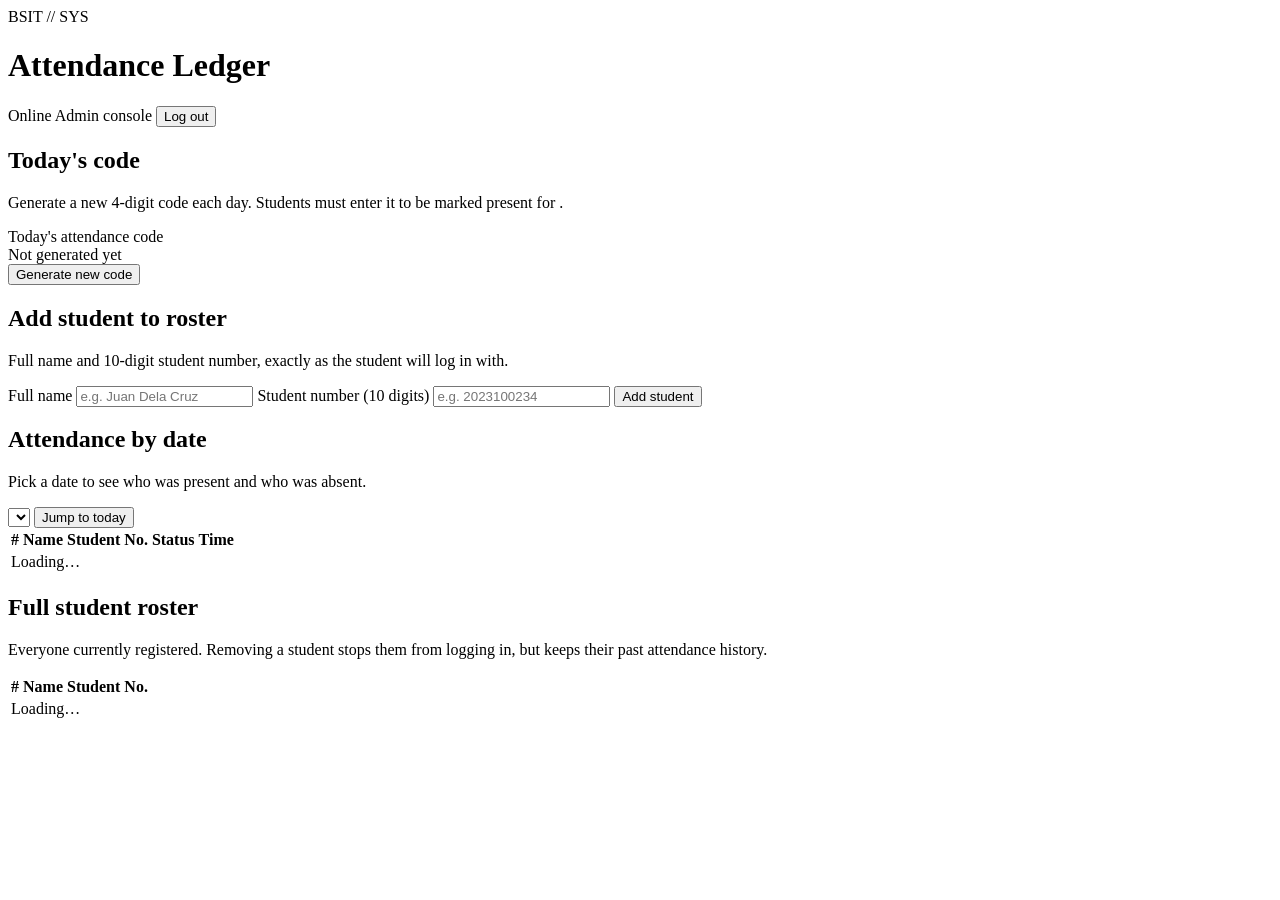
==== admin.html @ 07ac9eb4 "Add files via upload" ====
<!DOCTYPE html>
<html lang="en">
<head>
<meta charset="UTF-8" />
<meta name="viewport" content="width=device-width, initial-scale=1.0" />
<title>Admin — BSIT Attendance Ledger</title>
<link rel="stylesheet" href="css/style.css" />
</head>
<body>

<div class="topbar">
  <div class="brand">
    <span class="eyebrow">BSIT // SYS</span>
    <h1>Attendance Ledger</h1>
  </div>
  <div class="who">
    <span class="status-dot">Online</span>
    <span>Admin console</span>
    <button class="logout-btn" id="logoutBtn">Log out</button>
  </div>
</div>

<div class="shell">

  <div class="grid-2">
    <div class="card">
      <h2>Today's code</h2>
      <p class="hint">Generate a new 4-digit code each day. Students must enter it to be marked present for <span class="mono" id="todayLabel"></span>.</p>

      <div class="code-badge">
        <div>
          <div class="label">Today's attendance code</div>
          <div class="code-digits empty" id="codeDisplay">Not generated yet</div>
        </div>
        <button class="btn ghost" id="genCodeBtn">Generate new code</button>
      </div>
    </div>

    <div class="card">
      <h2>Add student to roster</h2>
      <p class="hint">Full name and 10-digit student number, exactly as the student will log in with.</p>
      <div class="error-msg" id="addError"></div>
      <div class="success-msg" id="addSuccess"></div>
      <form id="addForm">
        <label for="newName">Full name</label>
        <input type="text" id="newName" placeholder="e.g. Juan Dela Cruz" required />
        <label for="newNumber">Student number (10 digits)</label>
        <input type="tel" id="newNumber" class="mono-input" maxlength="10" inputmode="numeric" placeholder="e.g. 2023100234" required />
        <button type="submit" class="btn block">Add student</button>
      </form>
    </div>
  </div>

  <div class="card">
    <h2>Attendance by date</h2>
    <p class="hint">Pick a date to see who was present and who was absent.</p>

    <div class="date-row">
      <select id="dateSelect"></select>
      <button class="btn ghost" id="todayBtn">Jump to today</button>
    </div>

    <div class="summary-strip" id="summaryStrip"></div>

    <div class="table-wrap">
      <table>
        <thead>
          <tr>
            <th>#</th>
            <th>Name</th>
            <th>Student No.</th>
            <th>Status</th>
            <th>Time</th>
          </tr>
        </thead>
        <tbody id="attendanceBody">
          <tr class="empty-row"><td colspan="5">Loading…</td></tr>
        </tbody>
      </table>
    </div>
  </div>

  <div class="card">
    <h2>Full student roster</h2>
    <p class="hint">Everyone currently registered. Removing a student stops them from logging in, but keeps their past attendance history.</p>
    <div class="table-wrap">
      <table>
        <thead>
          <tr>
            <th>#</th>
            <th>Name</th>
            <th>Student No.</th>
            <th></th>
          </tr>
        </thead>
        <tbody id="rosterBody">
          <tr class="empty-row"><td colspan="4">Loading…</td></tr>
        </tbody>
      </table>
    </div>
  </div>

</div>

<script src="js/api.js"></script>
<script src="js/admin.js"></script>
</body>
</html>
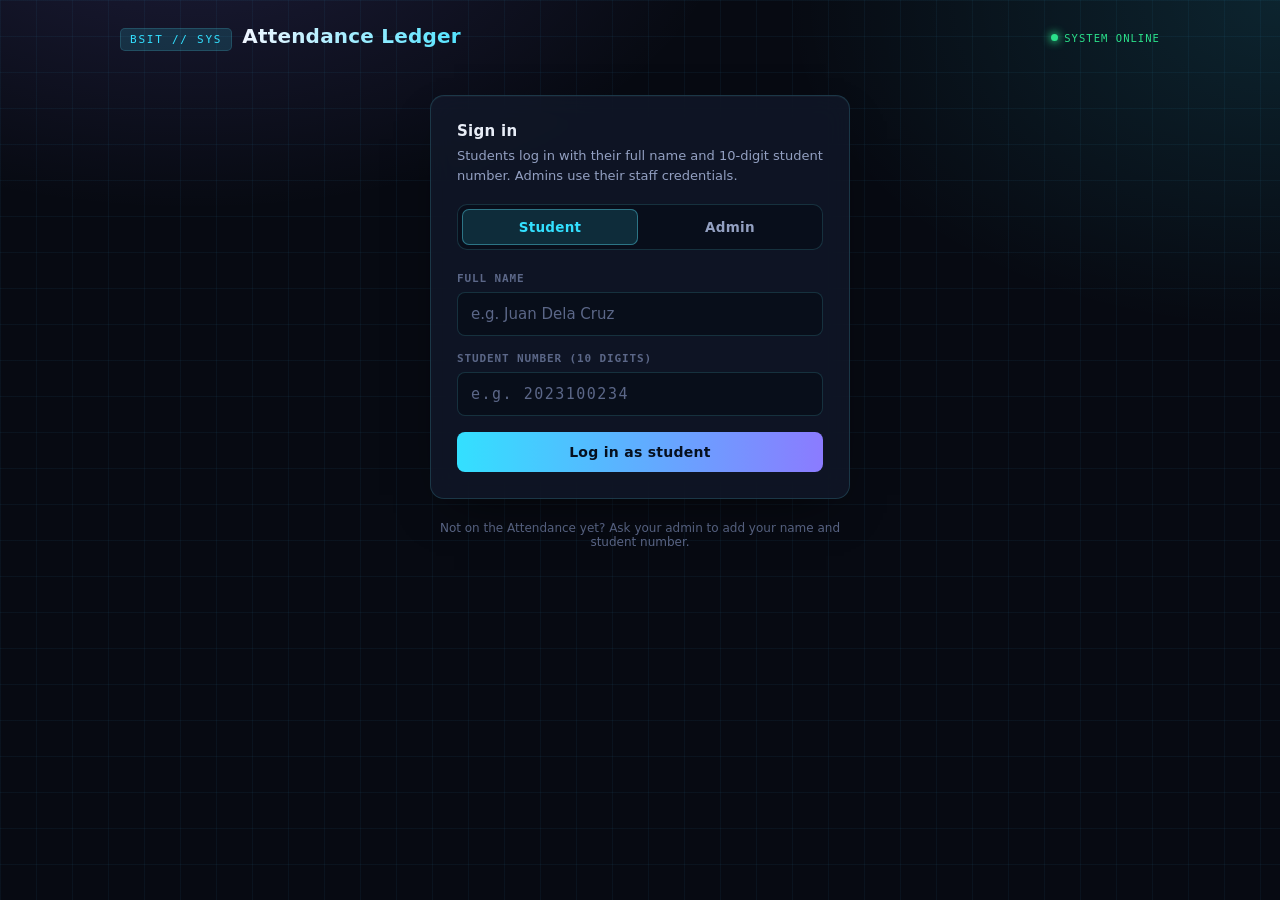
==== commit 686609aa: "Update stylesheet and script paths in admin.html" ====
--- a/admin.html
+++ b/admin.html
@@ -4,7 +4,7 @@
 <meta charset="UTF-8" />
 <meta name="viewport" content="width=device-width, initial-scale=1.0" />
 <title>Admin — BSIT Attendance Ledger</title>
-<link rel="stylesheet" href="css/style.css" />
+<link rel="stylesheet" href="style.css" />
 </head>
 <body>
 
@@ -102,7 +102,7 @@
 
 </div>
 
-<script src="js/api.js"></script>
-<script src="js/admin.js"></script>
+<script src="api.js"></script>
+<script src="admin.js"></script>
 </body>
 </html>
--- a/style.css
+++ b/style.css
@@ -0,0 +1,518 @@
+/* =========================================================
+   BSIT Attendance Ledger — "Modern Technology" theme
+   Concept: a HUD-style ops console for taking roll call.
+   Dark canvas with a faint circuit/grid backdrop, glassy
+   panels, glowing cyan/violet accents. Numbers (student IDs,
+   codes, timestamps) render in a mono face like a terminal
+   readout — the daily code is the centerpiece "live signal 
+   Codes are built by Noriel 
+   ========================================================= */
+
+@import url('https://fonts.googleapis.com/css2?family=Orbitron:wght@600;700;800&family=Inter:wght@400;500;600;700&family=JetBrains+Mono:wght@500;600;700&display=swap');
+
+:root {
+  --bg: #070a12;
+  --bg-grid: rgba(56, 189, 248, 0.055);
+  --panel: rgba(19, 26, 43, 0.72);
+  --panel-solid: #131a2b;
+  --panel-border: rgba(94, 234, 255, 0.16);
+  --panel-border-strong: rgba(94, 234, 255, 0.38);
+  --text: #e8edf7;
+  --text-soft: #93a0c2;
+  --text-dim: #5b6788;
+
+  --cyan: #33e0ff;
+  --cyan-soft: rgba(51, 224, 255, 0.14);
+  --violet: #8b7bff;
+  --violet-soft: rgba(139, 123, 255, 0.16);
+
+  --present: #2be08a;
+  --present-bg: rgba(43, 224, 138, 0.12);
+  --present-line: rgba(43, 224, 138, 0.4);
+
+  --absent: #ff4d6d;
+  --absent-bg: rgba(255, 77, 109, 0.12);
+  --absent-line: rgba(255, 77, 109, 0.4);
+
+  --nosession: #6b7594;
+  --nosession-bg: rgba(107, 117, 148, 0.14);
+
+  --amber: #ffb020;
+  --amber-bg: rgba(255, 176, 32, 0.12);
+
+  --radius: 14px;
+  --shadow: 0 1px 0 rgba(255,255,255,0.03) inset, 0 20px 50px -24px rgba(0,0,0,0.7);
+  --glow-cyan: 0 0 0 1px var(--panel-border-strong), 0 0 24px -4px rgba(51, 224, 255, 0.35);
+  font-size: 16px;
+}
+
+* { box-sizing: border-box; }
+
+html, body {
+  margin: 0;
+  padding: 0;
+  background: var(--bg);
+  color: var(--text);
+  font-family: 'Inter', system-ui, sans-serif;
+  -webkit-font-smoothing: antialiased;
+}
+
+body {
+  min-height: 100vh;
+  background-image:
+    linear-gradient(var(--bg-grid) 1px, transparent 1px),
+    linear-gradient(90deg, var(--bg-grid) 1px, transparent 1px),
+    radial-gradient(ellipse 900px 500px at 15% -10%, rgba(139, 123, 255, 0.16), transparent 60%),
+    radial-gradient(ellipse 900px 600px at 100% 0%, rgba(51, 224, 255, 0.12), transparent 55%);
+  background-size: 36px 36px, 36px 36px, auto, auto;
+  background-attachment: fixed;
+}
+
+h1, h2, h3 {
+  font-family: 'Orbitron', system-ui, sans-serif;
+  font-weight: 700;
+  letter-spacing: 0.01em;
+  margin: 0;
+  color: var(--text);
+}
+
+.mono, .student-number, .code-digits, .date-tag, td.num {
+  font-family: 'JetBrains Mono', ui-monospace, monospace;
+}
+
+a { color: var(--cyan); }
+
+button { font-family: inherit; cursor: pointer; }
+
+::selection { background: var(--cyan-soft); color: var(--text); }
+
+/* ---------- layout shell ---------- */
+
+.shell {
+  max-width: 1080px;
+  margin: 0 auto;
+  padding: 0 20px 64px;
+}
+
+.topbar {
+  display: flex;
+  align-items: center;
+  justify-content: space-between;
+  gap: 12px;
+  padding: 24px 20px;
+  max-width: 1080px;
+  margin: 0 auto;
+}
+
+.brand {
+  display: flex;
+  align-items: baseline;
+  gap: 10px;
+}
+
+.brand .eyebrow {
+  font-family: 'JetBrains Mono', monospace;
+  font-size: 11px;
+  letter-spacing: 0.16em;
+  text-transform: uppercase;
+  color: var(--cyan);
+  background: var(--cyan-soft);
+  border: 1px solid var(--panel-border);
+  padding: 4px 9px;
+  border-radius: 5px;
+}
+
+.brand h1 {
+  font-size: 20px;
+  background: linear-gradient(90deg, #f2f6ff 0%, var(--cyan) 120%);
+  -webkit-background-clip: text;
+  background-clip: text;
+  color: transparent;
+}
+
+.topbar .who {
+  font-size: 13px;
+  color: var(--text-soft);
+  display: flex;
+  align-items: center;
+  gap: 12px;
+}
+
+.status-dot {
+  display: inline-flex;
+  align-items: center;
+  gap: 6px;
+  font-family: 'JetBrains Mono', monospace;
+  font-size: 10.5px;
+  letter-spacing: 0.1em;
+  text-transform: uppercase;
+  color: var(--present);
+}
+.status-dot::before {
+  content: "";
+  width: 7px; height: 7px;
+  border-radius: 50%;
+  background: var(--present);
+  box-shadow: 0 0 8px 1px var(--present);
+  animation: pulse-dot 1.8s ease-in-out infinite;
+}
+@keyframes pulse-dot {
+  0%, 100% { opacity: 1; }
+  50% { opacity: 0.35; }
+}
+
+.logout-btn {
+  border: 1px solid var(--panel-border);
+  background: rgba(255,255,255,0.02);
+  color: var(--text-soft);
+  padding: 7px 12px;
+  border-radius: 7px;
+  font-size: 13px;
+  font-weight: 500;
+}
+.logout-btn:hover { border-color: var(--absent-line); color: var(--absent); }
+
+/* ---------- card (glass panel) ---------- */
+
+.card {
+  background: var(--panel);
+  backdrop-filter: blur(14px);
+  -webkit-backdrop-filter: blur(14px);
+  border: 1px solid var(--panel-border);
+  border-radius: var(--radius);
+  box-shadow: var(--shadow);
+  padding: 26px;
+  margin-bottom: 22px;
+  position: relative;
+}
+
+.card h2 {
+  font-size: 15px;
+  margin-bottom: 4px;
+  letter-spacing: 0.02em;
+}
+
+.card .hint {
+  font-size: 13px;
+  color: var(--text-soft);
+  margin: 6px 0 18px;
+  line-height: 1.55;
+}
+
+.grid-2 {
+  display: grid;
+  grid-template-columns: 1fr 1fr;
+  gap: 20px;
+}
+
+@media (max-width: 720px) {
+  .grid-2 { grid-template-columns: 1fr; }
+}
+
+/* ---------- form controls ---------- */
+
+label {
+  display: block;
+  font-family: 'JetBrains Mono', monospace;
+  font-size: 11px;
+  font-weight: 600;
+  letter-spacing: 0.08em;
+  text-transform: uppercase;
+  color: var(--text-dim);
+  margin-bottom: 7px;
+}
+
+input[type="text"], input[type="password"], input[type="tel"], select {
+  width: 100%;
+  padding: 12px 13px;
+  border: 1.5px solid var(--panel-border);
+  border-radius: 8px;
+  font-size: 15px;
+  background: rgba(6, 10, 20, 0.6);
+  color: var(--text);
+  margin-bottom: 16px;
+  font-family: inherit;
+}
+
+input::placeholder { color: var(--text-dim); }
+
+input.mono-input {
+  font-family: 'JetBrains Mono', monospace;
+  letter-spacing: 0.1em;
+}
+
+input:focus, select:focus, button:focus-visible {
+  outline: none;
+  border-color: var(--cyan);
+  box-shadow: 0 0 0 3px var(--cyan-soft);
+}
+
+.btn {
+  display: inline-flex;
+  align-items: center;
+  justify-content: center;
+  gap: 8px;
+  border: none;
+  border-radius: 8px;
+  padding: 12px 18px;
+  font-size: 14px;
+  font-weight: 600;
+  letter-spacing: 0.02em;
+  background: linear-gradient(90deg, var(--cyan), var(--violet));
+  color: #06101f;
+  transition: filter 0.15s ease, transform 0.05s ease;
+}
+.btn:hover { filter: brightness(1.12); }
+.btn:active { transform: translateY(1px); }
+.btn.block { width: 100%; }
+.btn.ghost {
+  background: rgba(255,255,255,0.03);
+  color: var(--cyan);
+  border: 1.5px solid var(--panel-border-strong);
+}
+.btn.ghost:hover { background: var(--cyan-soft); }
+.btn.danger { background: linear-gradient(90deg, var(--absent), #ff7a8a); color: #1a0508; }
+.btn:disabled { opacity: 0.5; cursor: not-allowed; filter: none; }
+
+/* ---------- tabs (login page) ---------- */
+
+.tabs {
+  display: flex;
+  gap: 4px;
+  background: rgba(6, 10, 20, 0.55);
+  border: 1px solid var(--panel-border);
+  border-radius: 10px;
+  padding: 4px;
+  margin-bottom: 22px;
+}
+.tab-btn {
+  flex: 1;
+  border: none;
+  background: transparent;
+  padding: 10px 0;
+  border-radius: 7px;
+  font-weight: 600;
+  font-size: 13.5px;
+  letter-spacing: 0.02em;
+  color: var(--text-soft);
+}
+.tab-btn.active {
+  background: var(--cyan-soft);
+  color: var(--cyan);
+  box-shadow: 0 0 0 1px var(--panel-border-strong) inset;
+}
+
+.tab-panel { display: none; }
+.tab-panel.active { display: block; }
+
+.error-msg {
+  background: var(--absent-bg);
+  color: #ff8798;
+  border: 1px solid var(--absent-line);
+  padding: 10px 12px;
+  border-radius: 7px;
+  font-size: 13.5px;
+  margin-bottom: 16px;
+  display: none;
+}
+.error-msg.show { display: block; }
+
+.success-msg {
+  background: var(--present-bg);
+  color: #67f0ae;
+  border: 1px solid var(--present-line);
+  padding: 10px 12px;
+  border-radius: 7px;
+  font-size: 13.5px;
+  margin-bottom: 16px;
+  display: none;
+}
+.success-msg.show { display: block; }
+
+/* ---------- status chips ---------- */
+
+.chip {
+  display: inline-flex;
+  align-items: center;
+  gap: 6px;
+  font-family: 'JetBrains Mono', monospace;
+  font-size: 11px;
+  font-weight: 700;
+  letter-spacing: 0.09em;
+  text-transform: uppercase;
+  padding: 4px 10px;
+  border-radius: 5px;
+  border: 1px solid currentColor;
+}
+.chip.present { color: var(--present); background: var(--present-bg); text-shadow: 0 0 12px rgba(43,224,138,0.5); }
+.chip.absent { color: var(--absent); background: var(--absent-bg); text-shadow: 0 0 12px rgba(255,77,109,0.45); }
+.chip.no-session { color: var(--nosession); background: var(--nosession-bg); }
+
+/* ---------- code badge (HUD terminal readout) ---------- */
+
+.code-badge {
+  display: flex;
+  align-items: center;
+  justify-content: space-between;
+  gap: 16px;
+  background: linear-gradient(160deg, #0c1424 0%, #0a1a2e 100%);
+  border: 1px solid var(--panel-border-strong);
+  color: #fff;
+  border-radius: 12px;
+  padding: 22px 24px;
+  position: relative;
+  overflow: hidden;
+  box-shadow: var(--glow-cyan);
+}
+.code-badge::before {
+  content: "";
+  position: absolute;
+  inset: 0;
+  background: repeating-linear-gradient(
+    0deg,
+    rgba(51, 224, 255, 0.05) 0px,
+    rgba(51, 224, 255, 0.05) 1px,
+    transparent 1px,
+    transparent 4px
+  );
+  pointer-events: none;
+}
+
+.code-badge .label {
+  font-family: 'JetBrains Mono', monospace;
+  font-size: 10.5px;
+  letter-spacing: 0.16em;
+  text-transform: uppercase;
+  color: var(--cyan);
+  margin-bottom: 8px;
+}
+.code-digits {
+  font-size: 42px;
+  font-weight: 700;
+  letter-spacing: 0.2em;
+  color: #eafdff;
+  text-shadow: 0 0 22px rgba(51, 224, 255, 0.6);
+}
+.code-digits.empty {
+  font-size: 15px;
+  font-weight: 500;
+  letter-spacing: normal;
+  color: var(--text-dim);
+  font-family: 'Inter', sans-serif;
+  text-shadow: none;
+}
+
+/* ---------- table (the roll-call terminal) ---------- */
+
+.table-wrap { overflow-x: auto; }
+
+table {
+  width: 100%;
+  border-collapse: collapse;
+  font-size: 14px;
+}
+
+thead th {
+  text-align: left;
+  font-family: 'JetBrains Mono', monospace;
+  font-size: 10.5px;
+  letter-spacing: 0.1em;
+  text-transform: uppercase;
+  color: var(--text-dim);
+  border-bottom: 1px solid var(--panel-border-strong);
+  padding: 9px 10px;
+  white-space: nowrap;
+}
+
+tbody td {
+  padding: 12px 10px;
+  border-bottom: 1px solid rgba(148, 163, 200, 0.09);
+  vertical-align: middle;
+  color: var(--text);
+}
+
+tbody tr:hover { background: rgba(51, 224, 255, 0.045); }
+
+td.num { color: var(--text-dim); }
+
+.remove-btn {
+  border: 1px solid var(--panel-border);
+  background: transparent;
+  color: var(--absent);
+  font-size: 12px;
+  font-weight: 600;
+  padding: 5px 10px;
+  border-radius: 6px;
+}
+.remove-btn:hover { background: var(--absent-bg); border-color: var(--absent-line); }
+
+.empty-row td {
+  text-align: center;
+  color: var(--text-dim);
+  padding: 28px 10px;
+  font-style: italic;
+}
+
+/* ---------- date row / history controls ---------- */
+
+.date-row {
+  display: flex;
+  align-items: center;
+  gap: 10px;
+  flex-wrap: wrap;
+  margin-bottom: 18px;
+}
+
+.date-row select { margin-bottom: 0; width: auto; min-width: 200px; }
+
+.summary-strip {
+  display: flex;
+  gap: 14px;
+  flex-wrap: wrap;
+  margin-bottom: 18px;
+}
+.summary-pill {
+  flex: 1;
+  min-width: 120px;
+  background: rgba(6, 10, 20, 0.5);
+  border: 1px solid var(--panel-border);
+  border-radius: 9px;
+  padding: 13px 15px;
+}
+.summary-pill .n {
+  font-family: 'JetBrains Mono', monospace;
+  font-size: 24px;
+  font-weight: 700;
+}
+.summary-pill .l {
+  font-size: 10.5px;
+  text-transform: uppercase;
+  letter-spacing: 0.08em;
+  color: var(--text-dim);
+}
+.summary-pill.present { border-color: var(--present-line); }
+.summary-pill.present .n { color: var(--present); }
+.summary-pill.absent { border-color: var(--absent-line); }
+.summary-pill.absent .n { color: var(--absent); }
+
+/* ---------- footer note ---------- */
+
+.foot-note {
+  text-align: center;
+  font-size: 12px;
+  color: var(--text-dim);
+  margin-top: 8px;
+}
+
+/* ---------- responsive ---------- */
+
+@media (max-width: 600px) {
+  .topbar { flex-direction: column; align-items: flex-start; gap: 10px; }
+  .card { padding: 20px 16px; }
+  .code-digits { font-size: 30px; }
+  thead th:nth-child(1), tbody td:nth-child(1) { display: none; }
+}
+
+@media (prefers-reduced-motion: reduce) {
+  .status-dot::before { animation: none; }
+}
